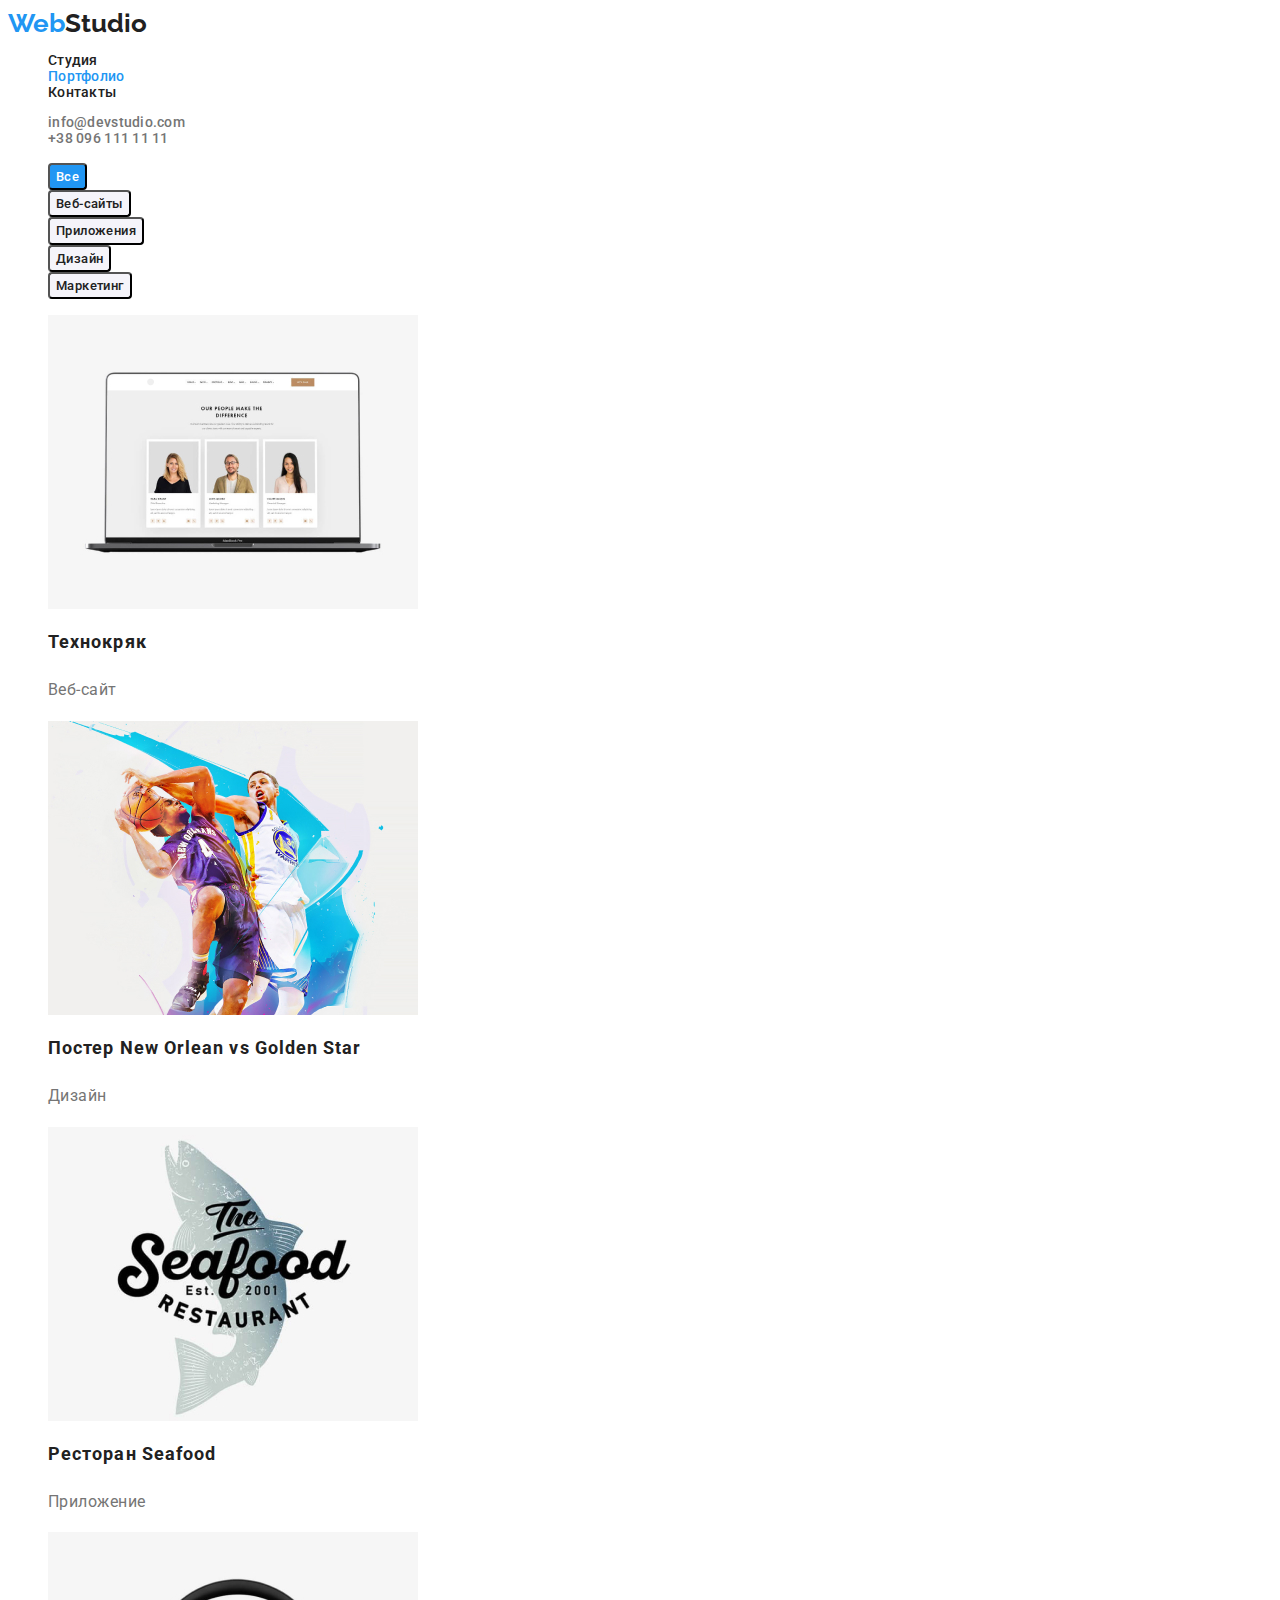
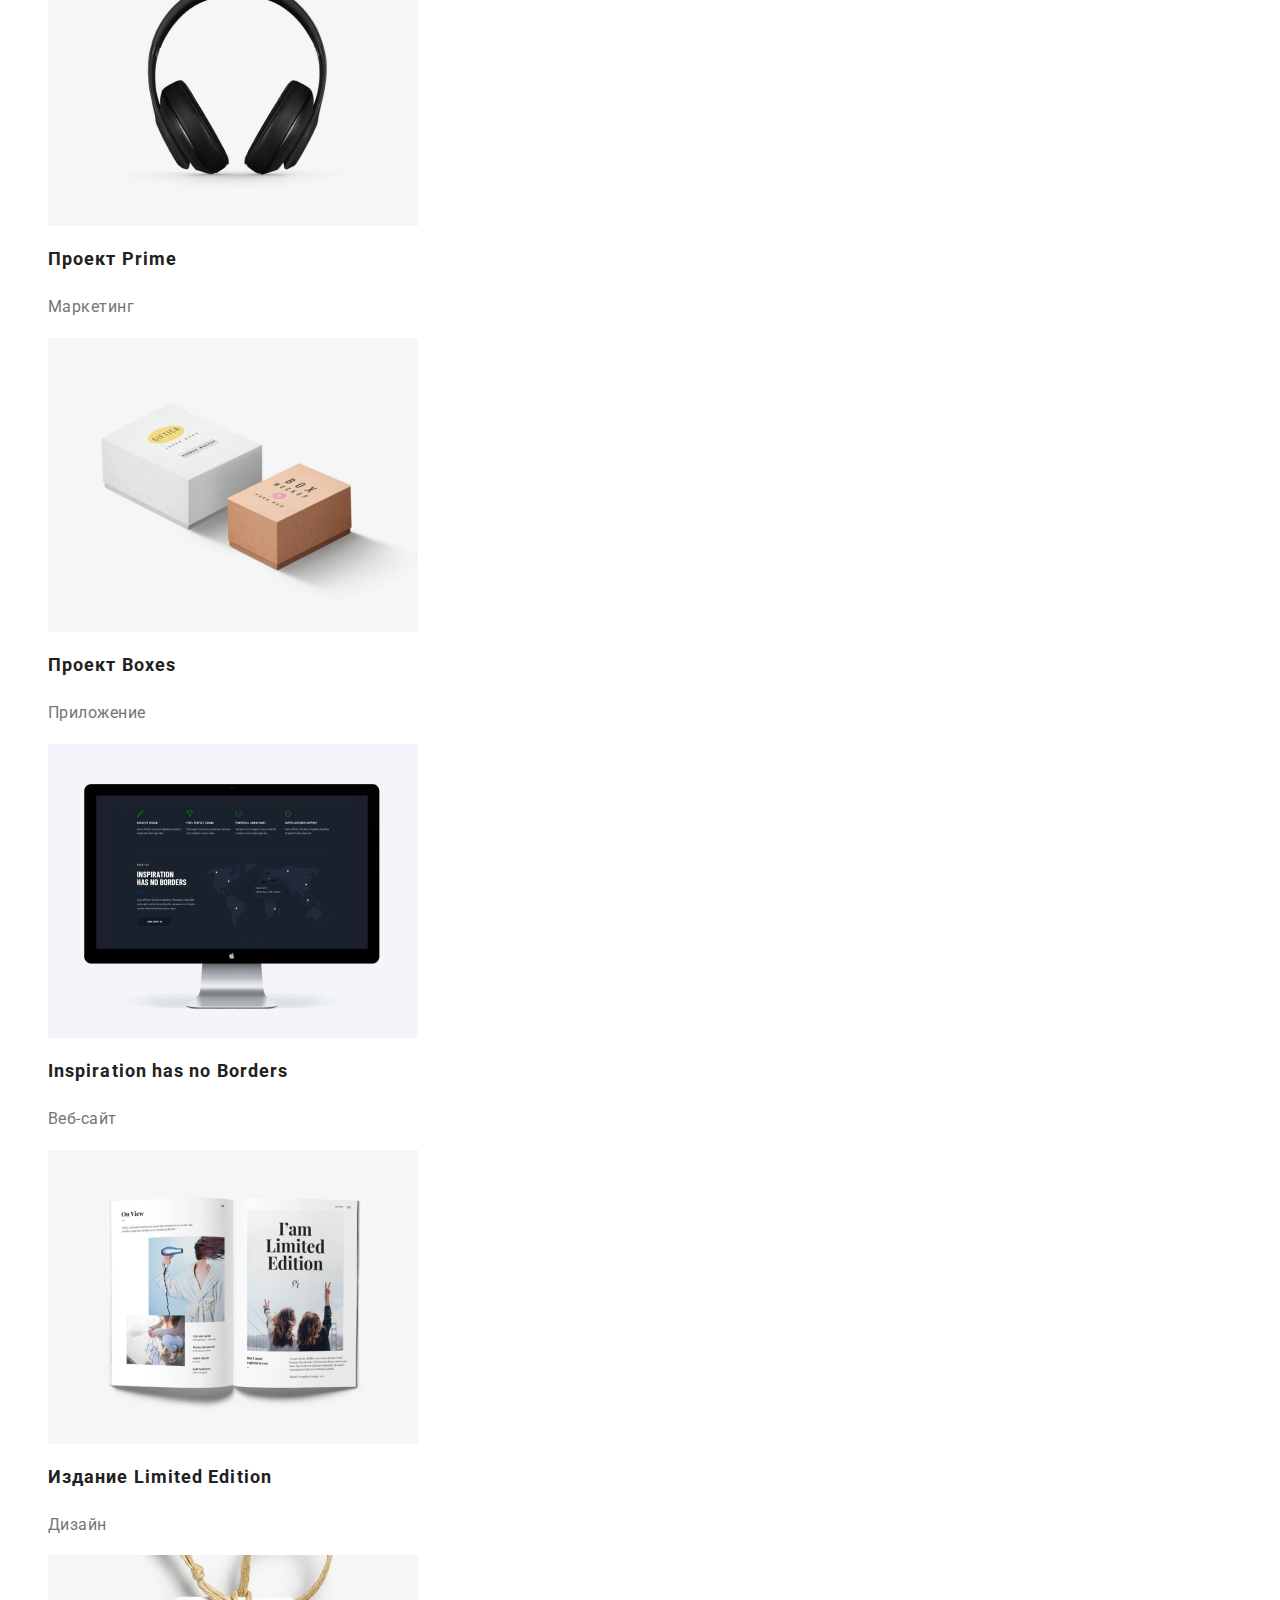
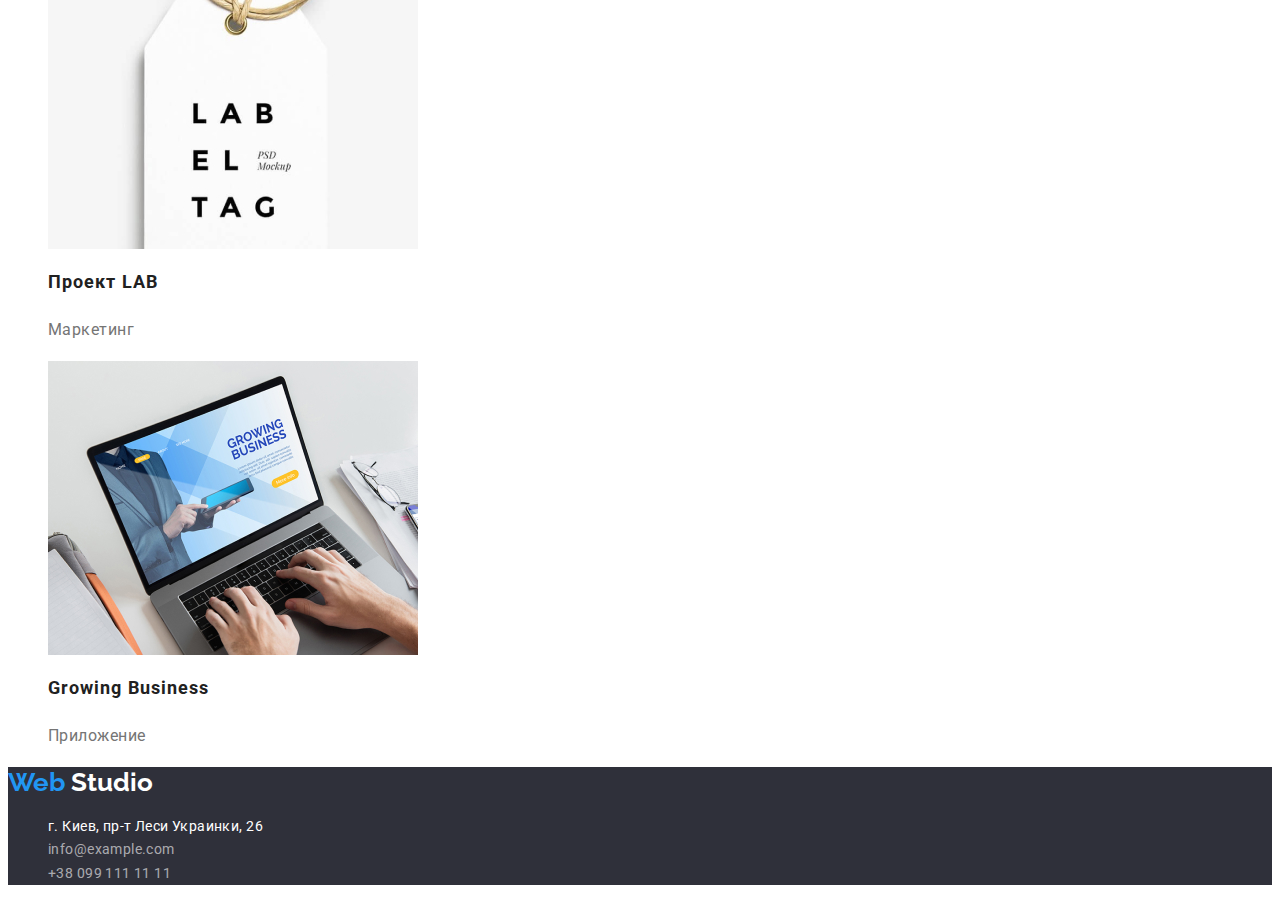
==== portfolio.html @ 549df7bf "HW-3" ====
<html lang="ru">
  <head>
    <meta charset="UTF-8" />
    <meta
      name="viewport"
      content="width=device-width, user-scalable=no, initial-scale=1.0, maximum-scale=1.0, minimum-scale=1.0"
    />
    <meta http-equiv="X-UA-Compatible" content="ie=edge" />
    <title>Портфолио</title>
    <link
      href="https://fonts.googleapis.com/css2?family=Raleway:wght@700&amp;family=Roboto:wght@400;500;700;900&amp;display=swap"
      rel="stylesheet"
    />
    <link rel="stylesheet" href="./css/styles.css" />
  </head>
  <body>
    <!--шапка -->
    <header>
      <nav>
        <a href="#" lang="en" class="logo link"
          >Web<span class="studio-logo-header">Studio</span></a
        >
        <ul class="nav-header">
          <li>
            <a href="./index.html" class="nav-studio link">Студия</a>
          </li>
          <li>
            <a href="./portfolio.html" class="nav-studio current link">Портфолио</a>
          </li>
          <li>
            <a href="#" class="nav-studio link">Контакты</a>
          </li>
        </ul>
      </nav>
      <!-- контакты -->
      <ul class="nav-header">
        <li>
          <a href="mailto:info@devstudio.com" class="nav-studio contacts link">
            info@devstudio.com</a
          >
        </li>
        <li>
          <a href="tel:+380961111111" class="nav-studio contacts link"> +38 096 111 11 11</a>
        </li>
      </ul>
    </header>
    <main>
      <!--Кнопки-->
      <section>
        <ul>
          <li>
            <button type="button" class="buttons-portfolio all-buttons">Все</button>
          </li>
          <li>
            <button type="button" class="buttons-portfolio">Веб-сайты</button>
          </li>
          <li>
            <button type="button" class="buttons-portfolio">Приложения</button>
          </li>
          <li>
            <button type="button" class="buttons-portfolio">Дизайн</button>
          </li>
          <li>
            <button type="button" class="buttons-portfolio">Маркетинг</button>
          </li>
        </ul>
      </section>
      <!--Проэкты-->
      <section>
        <h1 hidden class="">Страница Портфолио</h1>
        <ul>
          <li class="box">
            <img src="./images/technoquack.jpeg" alt="technoquack" width="370" />
            <h2 class="header-portfolio">Технокряк</h2>
            <p class="services-portfolio">Веб-сайт</p>
          </li>
          <li class="box">
            <img src="./images/poster.jpg" alt="poster" width="370" />
            <h2 class="header-portfolio">
              Постер <span lang="en">New Orlean vs Golden Star</span>
            </h2>
            <p class="services-portfolio">Дизайн</p>
          </li>
          <li class="box">
            <img src="./images/restaurant.jpg" alt="restaurant" width="370" />
            <h2 class="header-portfolio">Ресторан <span lang="en">Seafood</span></h2>
            <p class="services-portfolio">Приложение</p>
          </li>
          <li class="box">
            <img src="./images/prime.jpg" alt="prime" width="370" />
            <h2 class="header-portfolio">Проект <span lang="en">Prime</span></h2>
            <p class="services-portfolio">Маркетинг</p>
          </li>
          <li class="box">
            <img src="./images/boxes.jpg" alt="boxes" width="370" />
            <h2 class="header-portfolio">Проект <span lang="en">Boxes</span></h2>
            <p class="services-portfolio">Приложение</p>
          </li>
          <li class="box">
            <img src="./images/inspiration.jpg" alt="inspiration" width="370" />
            <h2 lang="en" class="header-portfolio">Inspiration has no Borders</h2>
            <p class="services-portfolio">Веб-сайт</p>
          </li>
          <li class="box">
            <img src="./images/limited.jpg" alt="limited" width="370" />
            <h2 class="header-portfolio">Издание <span lang="en">Limited Edition</span></h2>
            <p class="services-portfolio">Дизайн</p>
          </li>
          <li class="box">
            <img src="./images/lab.jpg" alt="lab" width="370" />
            <h2 class="header-portfolio">Проект <span lang="en">LAB</span></h2>
            <p class="services-portfolio">Маркетинг</p>
          </li>
          <li class="box">
            <img src="./images/growing-business.jpg" alt="growing-business" width="370" />
            <h2 lang="en" class="header-portfolio">Growing Business</h2>
            <p class="services-portfolio">Приложение</p>
          </li>
        </ul>
      </section>
    </main>
    <footer class="footer-box">
      <a href="#" lang="en" class="logo link"
        >Web
        <span class="studio-logo-footer">Studio</span>
      </a>
      <address class="adresses">
        <ul>
          <li>
            <a class="contact-footer link gps"> г. Киев, пр-т Леси Украинки, 26</a>
          </li>
          <li>
            <a href="mailto:info@example.com" class="contact-footer link">info@example.com</a>
          </li>
          <li>
            <a href="tel:+380991111111" class="contact-footer link">+38 099 111 11 11</a>
          </li>
        </ul>
      </address>
    </footer>
  </body>
</html>
---- css/styles.css ----
:root {
  --header-color: #212121;
  --text-color: #757575;
  --accent-color: #2196f3;
  --light-color: #ffffff;
  --fon-color: #2f303a;
  --team-color: #f5f4fa;
}

body {
  font-family: 'Roboto', sans-serif;
  color: var(--header-color);
  background-color: var(--light-color);
}
/* Cтудия */
.link {
  text-decoration: none;
  color: var(--header-color);
}

li {
  list-style: none;
}

.logo {
  font-family: 'Raleway', sans-serif;
  font-weight: 700;
  font-size: 26px;
  line-height: 1.19;
  color: var(--accent-color);
}

.nav-header {
  font-weight: 500;
  font-size: 14px;
  line-height: 1.14;
  letter-spacing: 0.02em;
}

.nav-header .nav-studio:hover {
  color: var(--accent-color);
}

.nav-header .nav-studio:focus {
  color: var(--accent-color);
}

.current {
  color: var(--accent-color);
}

.contacts {
  color: var(--text-color);
}
.hero {
  background-color: var(--fon-color);
}

.buttons:hover,
.buttons:focus {
  background-color: var(--accent-color);
  color: var(--light-color);
}

.buttons {
  cursor: pointer;
}

.studio {
  background: var(--accent-color);
  box-shadow: 0 4px 4px rgba(0, 0, 0, 0.15);
  border-radius: 4px;
  font-weight: 700;
  font-size: 16px;
  line-height: 1.8;
  align-items: center;
  text-align: center;
  letter-spacing: 0.06em;
  color: var(--light-color);
}

.main-text {
  font-weight: 900;
  font-size: 44px;
  line-height: 1.36;
  text-align: center;
  letter-spacing: 0.06em;
  text-transform: uppercase;
  color: var(--light-color);
}

.peculiarities {
  font-weight: 700;
  font-size: 14px;
  line-height: 1.14;
  letter-spacing: 0.03em;
  text-transform: uppercase;
}

.peculiarities-text {
  font-size: 14px;
  line-height: 1.7;
  letter-spacing: 0.03em;
  color: var(--text-color);
}

.title-text {
  font-weight: 700;
  font-size: 36px;
  line-height: 1.16;
  letter-spacing: 0.03em;
}
.team-section {
  background-color: var(--team-color);
}

.team {
  box-shadow: 0 1px 3px rgba(0, 0, 0, 0.12), 0 1px 1px rgba(0, 0, 0, 0.14),
    0 2px 1px rgba(0, 0, 0, 0.2);
  border-radius: 0 0 4px 4px;
}

.team-name {
  font-weight: 500;
  font-size: 16px;
  line-height: 1.18;
  letter-spacing: 0.03em;
}

.team-profession {
  font-weight: 400;
  line-height: 1.18;
  letter-spacing: 0.03em;
  color: var(--text-color);
}

.contact-footer {
  font-size: 14px;
  line-height: 1.7;
  letter-spacing: 0.03em;
  color: rgba(255, 255, 255, 0.6);
}
.gps {
  font-size: 14px;
  line-height: 24px;
  letter-spacing: 0.03em;
  color: var(--light-color);
}
.footer-box {
  background-color: var(--fon-color);
}

.contact-footer:hover,
.contact-footer:focus {
  color: var(--light-color);
}

.studio-logo-header {
  color: var(--header-color);
}
.studio-logo-footer {
  color: var(--light-color);
}
/*/Портфолио*/
.buttons-portfolio {
  font-family: 'Roboto', sans-serif;
  font-weight: 500;
  line-height: 1.6;
  text-align: center;
  letter-spacing: 0.03em;
  color: var(--header-color);
  background: var(--team-color);
  border-radius: 4px;
}
.buttons-portfolio:hover,
.buttons-portfolio:focus {
  background-color: var(--accent-color);
  color: var(--light-color);
}

.buttons-portfolio {
  cursor: pointer;
}

.header-portfolio {
  font-weight: 700;
  font-size: 18px;
  line-height: 2;
  letter-spacing: 0.06em;
}

.services-portfolio {
  line-height: 1.8;
  letter-spacing: 0.03em;
  color: var(--text-color);
}
.box {
  box-sizing: border-box;
  background: var(--light-color);

}
.adresses {
  font-style: normal;
}
.all-buttons{
  background-color: var(--accent-color);
  color: var(--light-color);
}
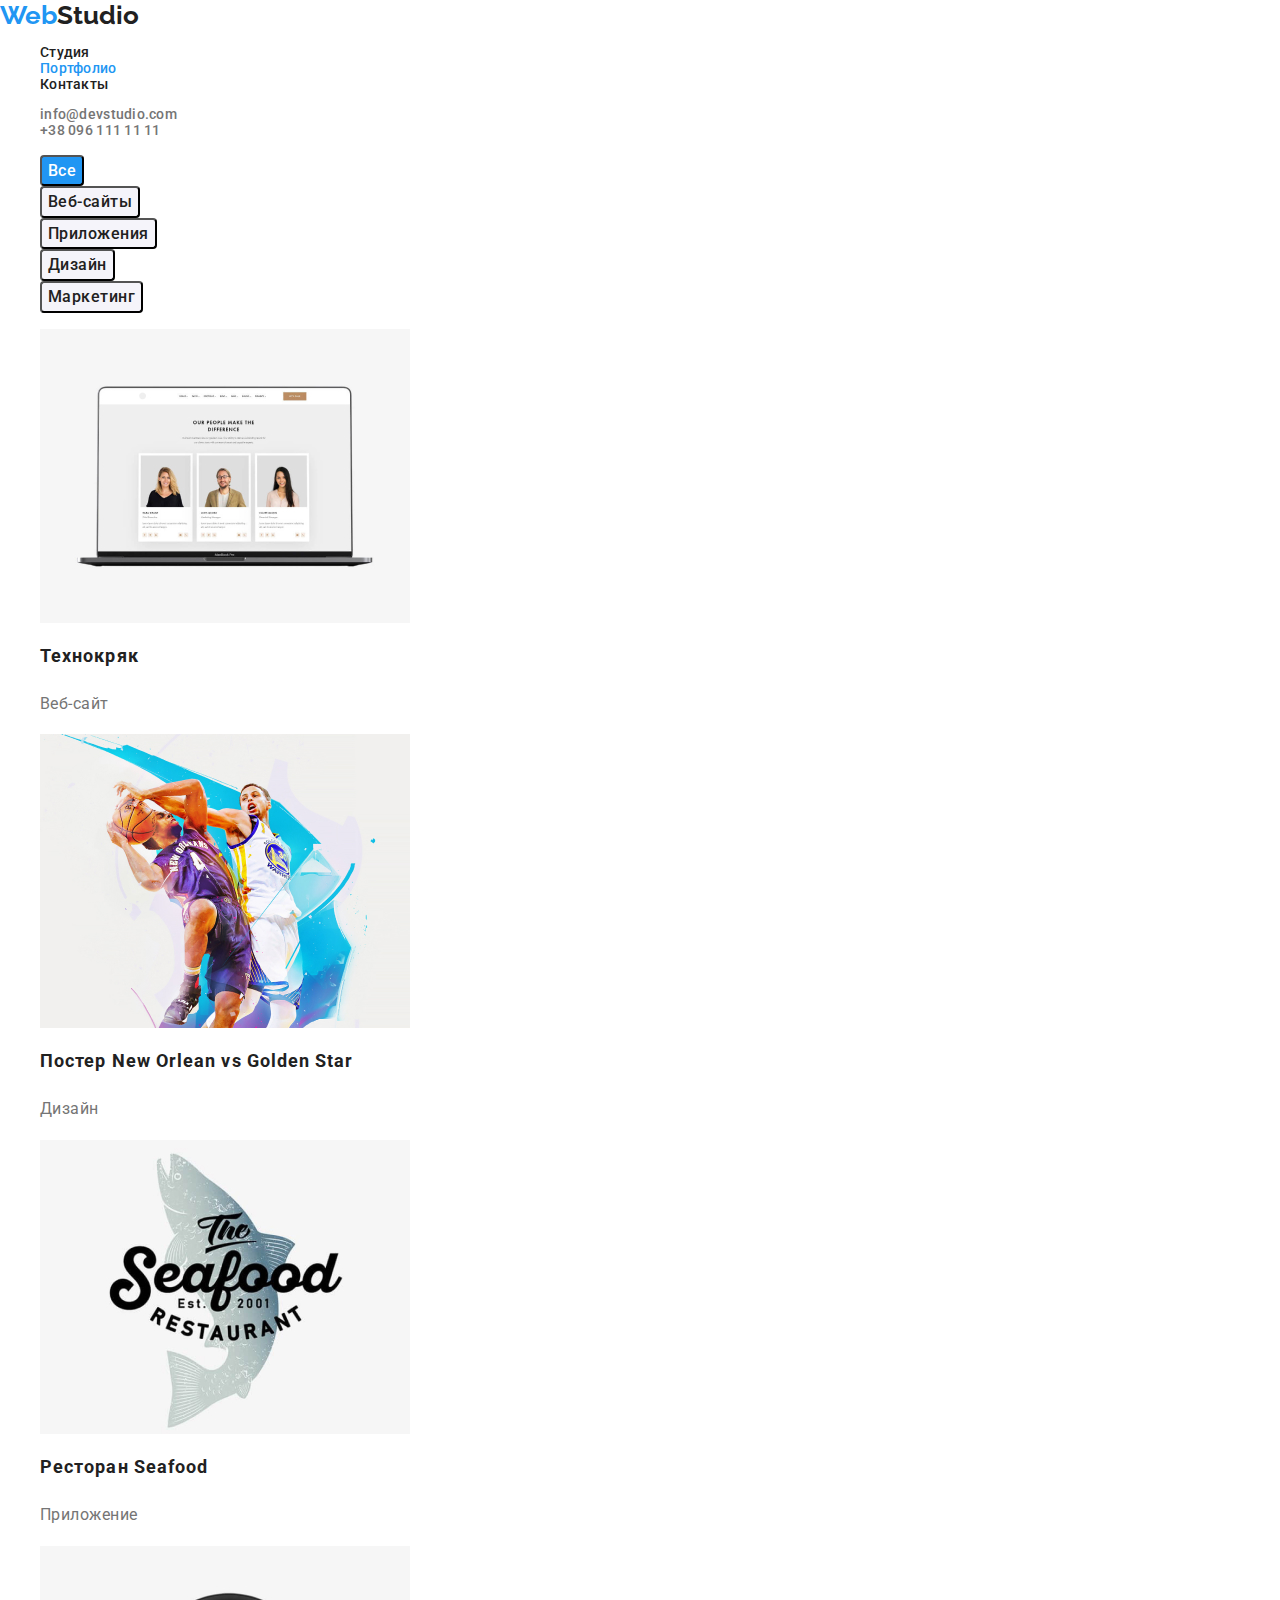
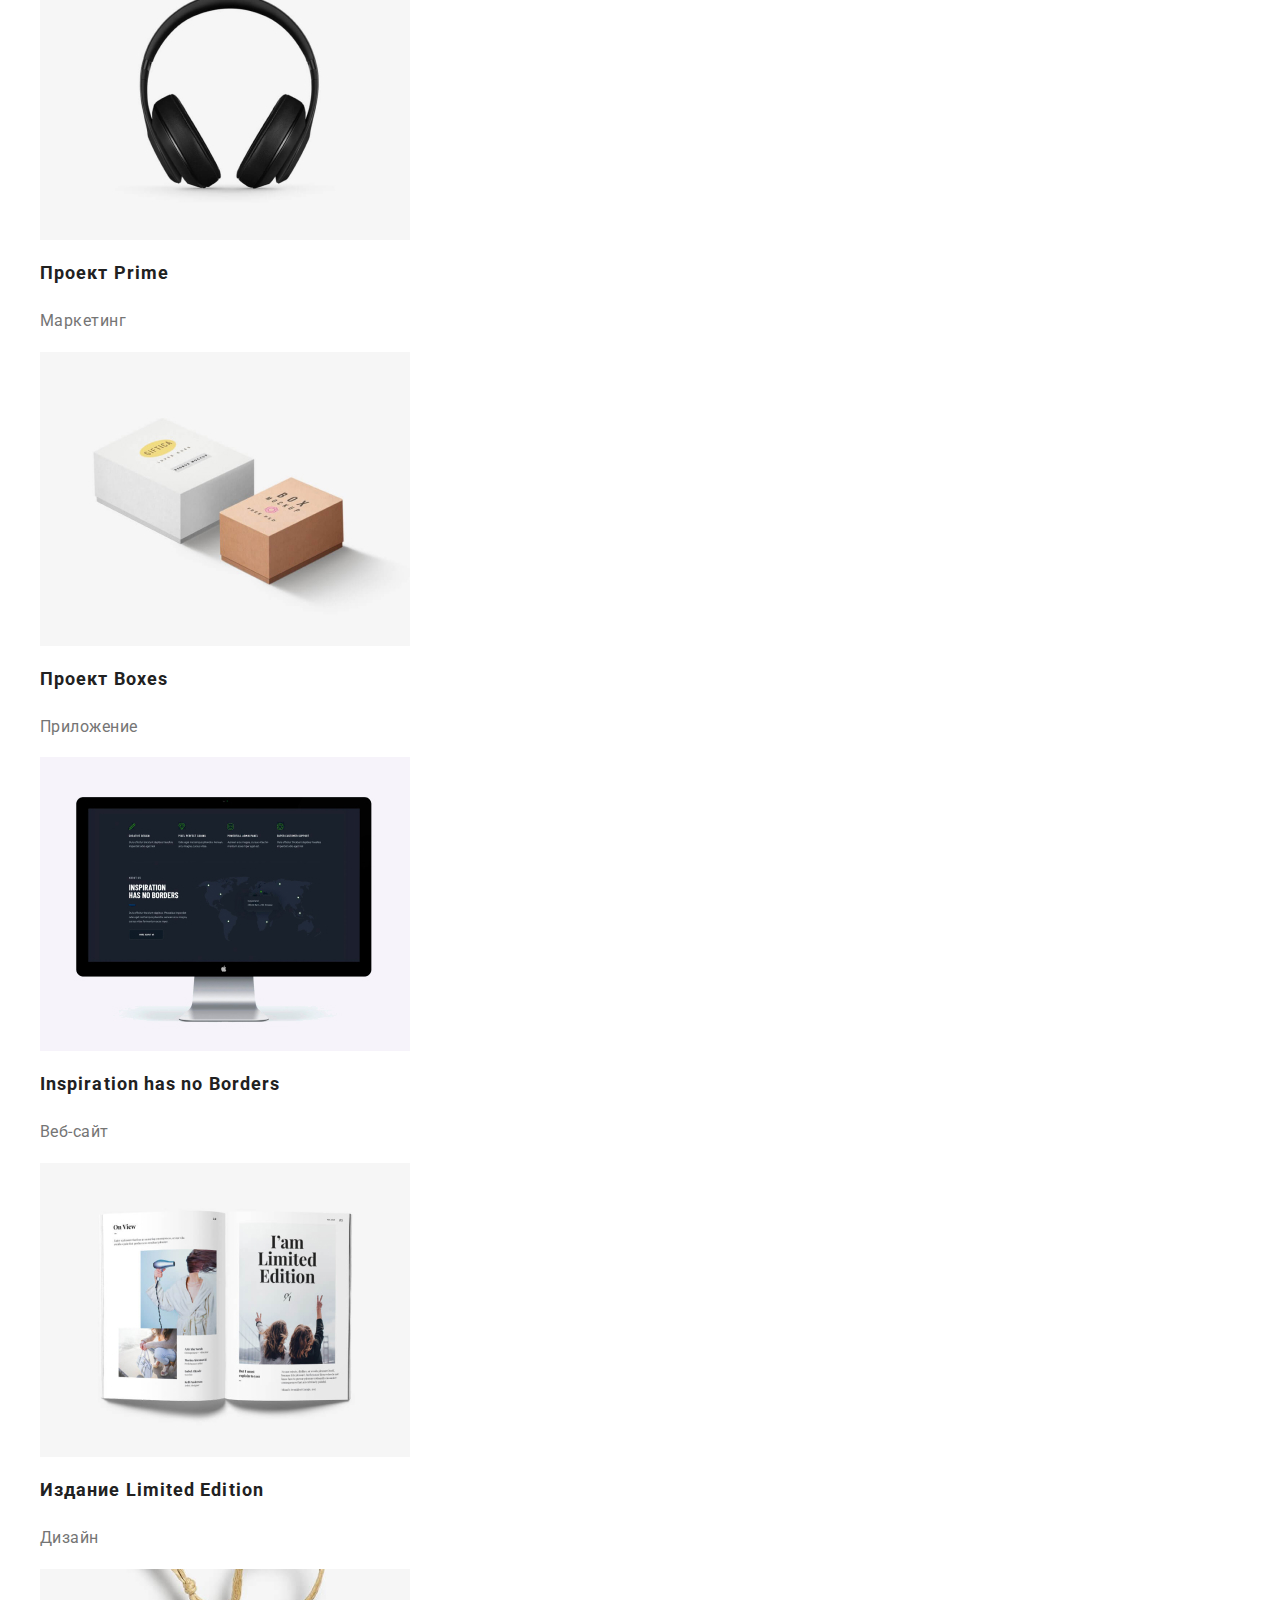
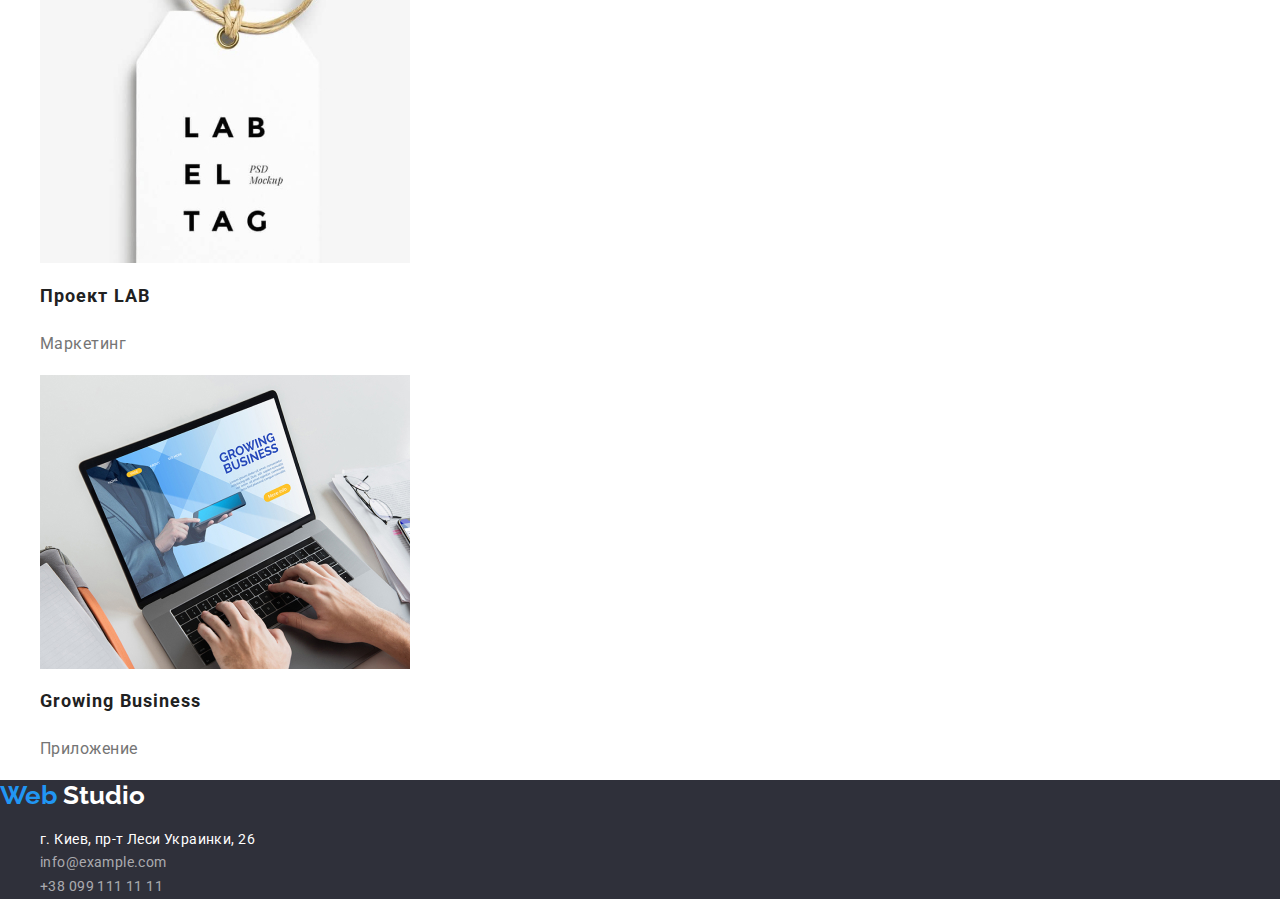
==== commit 60fc49c7: "Нормализацыя стилей" ====
--- a/portfolio.html
+++ b/portfolio.html
@@ -11,6 +11,7 @@
       href="https://fonts.googleapis.com/css2?family=Raleway:wght@700&amp;family=Roboto:wght@400;500;700;900&amp;display=swap"
       rel="stylesheet"
     />
+    <link rel="stylesheet" href="https://cdnjs.cloudflare.com/ajax/libs/modern-normalize/1.1.0/modern-normalize.min.css" />
     <link rel="stylesheet" href="./css/styles.css" />
   </head>
   <body>
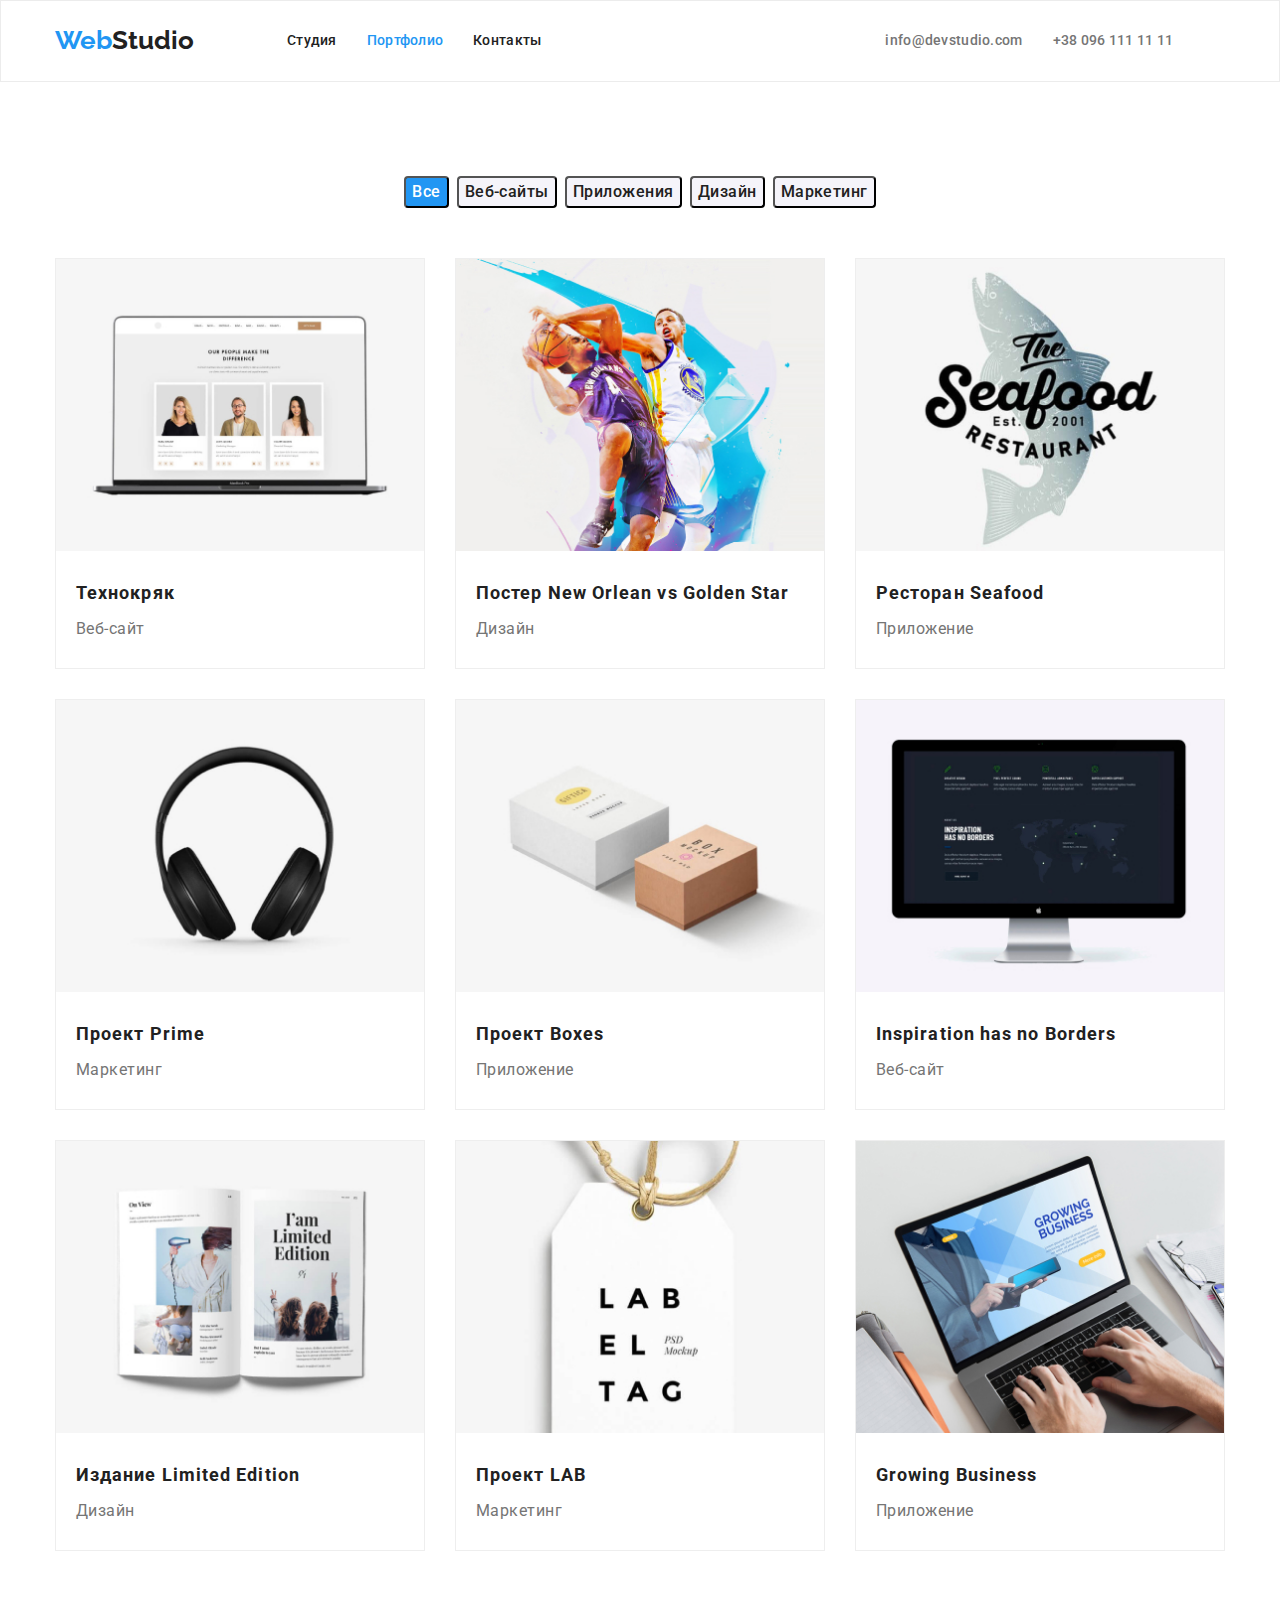
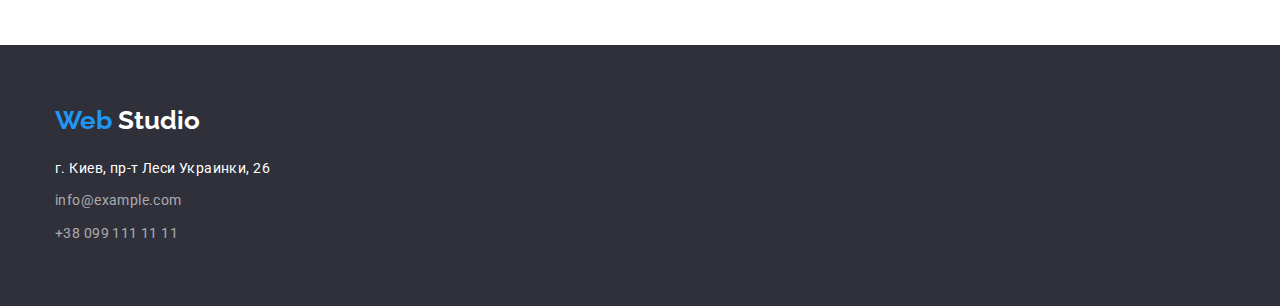
==== commit f0d6de57: "HW-3" ====
--- a/portfolio.html
+++ b/portfolio.html
@@ -11,133 +11,166 @@
       href="https://fonts.googleapis.com/css2?family=Raleway:wght@700&amp;family=Roboto:wght@400;500;700;900&amp;display=swap"
       rel="stylesheet"
     />
-    <link rel="stylesheet" href="https://cdnjs.cloudflare.com/ajax/libs/modern-normalize/1.1.0/modern-normalize.min.css" />
+    <link
+      rel="stylesheet"
+      href="https://cdnjs.cloudflare.com/ajax/libs/modern-normalize/1.1.0/modern-normalize.min.css"
+    />
     <link rel="stylesheet" href="./css/styles.css" />
   </head>
   <body>
     <!--шапка -->
-    <header>
-      <nav>
-        <a href="#" lang="en" class="logo link"
-          >Web<span class="studio-logo-header">Studio</span></a
-        >
-        <ul class="nav-header">
+    <header class="header">
+      <div class="conteiner main-nav">
+        <nav class="main-nav">
+          <a href="#" lang="en" class="logo link logo-header"
+            >Web<span class="studio-logo-header">Studio</span></a
+          >
+          <ul class="nav-header">
+            <li>
+              <a href="./index.html" class="nav-studio link">Студия</a>
+            </li>
+            <li>
+              <a href="./portfolio.html" class="nav-studio current link">Портфолио</a>
+            </li>
+            <li>
+              <a href="#" class="nav-studio link">Контакты</a>
+            </li>
+          </ul>
+        </nav>
+        <!-- контакты -->
+        <ul class="nav-header contact">
           <li>
-            <a href="./index.html" class="nav-studio link">Студия</a>
+            <a href="mailto:info@devstudio.com" class="nav-studio contacts link">
+              info@devstudio.com</a
+            >
           </li>
           <li>
-            <a href="./portfolio.html" class="nav-studio current link">Портфолио</a>
-          </li>
-          <li>
-            <a href="#" class="nav-studio link">Контакты</a>
+            <a href="tel:+380961111111" class="nav-studio contacts link"> +38 096 111 11 11</a>
           </li>
         </ul>
-      </nav>
-      <!-- контакты -->
-      <ul class="nav-header">
-        <li>
-          <a href="mailto:info@devstudio.com" class="nav-studio contacts link">
-            info@devstudio.com</a
-          >
-        </li>
-        <li>
-          <a href="tel:+380961111111" class="nav-studio contacts link"> +38 096 111 11 11</a>
-        </li>
-      </ul>
+      </div>
     </header>
+
     <main>
       <!--Кнопки-->
-      <section>
-        <ul>
-          <li>
-            <button type="button" class="buttons-portfolio all-buttons">Все</button>
-          </li>
-          <li>
-            <button type="button" class="buttons-portfolio">Веб-сайты</button>
-          </li>
-          <li>
-            <button type="button" class="buttons-portfolio">Приложения</button>
-          </li>
-          <li>
-            <button type="button" class="buttons-portfolio">Дизайн</button>
-          </li>
-          <li>
-            <button type="button" class="buttons-portfolio">Маркетинг</button>
-          </li>
-        </ul>
+      <section class="section-portfolio">
+        <div class="conteiner">
+          <ul class="portfolio-button">
+            <li>
+              <button type="button" class="buttons-portfolio all-buttons">Все</button>
+            </li>
+            <li>
+              <button type="button" class="buttons-portfolio">Веб-сайты</button>
+            </li>
+            <li>
+              <button type="button" class="buttons-portfolio">Приложения</button>
+            </li>
+            <li>
+              <button type="button" class="buttons-portfolio">Дизайн</button>
+            </li>
+            <li>
+              <button type="button" class="buttons-portfolio">Маркетинг</button>
+            </li>
+          </ul>
+        </div>
       </section>
+
       <!--Проэкты-->
-      <section>
-        <h1 hidden class="">Страница Портфолио</h1>
-        <ul>
-          <li class="box">
-            <img src="./images/technoquack.jpeg" alt="technoquack" width="370" />
-            <h2 class="header-portfolio">Технокряк</h2>
-            <p class="services-portfolio">Веб-сайт</p>
-          </li>
-          <li class="box">
-            <img src="./images/poster.jpg" alt="poster" width="370" />
-            <h2 class="header-portfolio">
-              Постер <span lang="en">New Orlean vs Golden Star</span>
-            </h2>
-            <p class="services-portfolio">Дизайн</p>
-          </li>
-          <li class="box">
-            <img src="./images/restaurant.jpg" alt="restaurant" width="370" />
-            <h2 class="header-portfolio">Ресторан <span lang="en">Seafood</span></h2>
-            <p class="services-portfolio">Приложение</p>
-          </li>
-          <li class="box">
-            <img src="./images/prime.jpg" alt="prime" width="370" />
-            <h2 class="header-portfolio">Проект <span lang="en">Prime</span></h2>
-            <p class="services-portfolio">Маркетинг</p>
-          </li>
-          <li class="box">
-            <img src="./images/boxes.jpg" alt="boxes" width="370" />
-            <h2 class="header-portfolio">Проект <span lang="en">Boxes</span></h2>
-            <p class="services-portfolio">Приложение</p>
-          </li>
-          <li class="box">
-            <img src="./images/inspiration.jpg" alt="inspiration" width="370" />
-            <h2 lang="en" class="header-portfolio">Inspiration has no Borders</h2>
-            <p class="services-portfolio">Веб-сайт</p>
-          </li>
-          <li class="box">
-            <img src="./images/limited.jpg" alt="limited" width="370" />
-            <h2 class="header-portfolio">Издание <span lang="en">Limited Edition</span></h2>
-            <p class="services-portfolio">Дизайн</p>
-          </li>
-          <li class="box">
-            <img src="./images/lab.jpg" alt="lab" width="370" />
-            <h2 class="header-portfolio">Проект <span lang="en">LAB</span></h2>
-            <p class="services-portfolio">Маркетинг</p>
-          </li>
-          <li class="box">
-            <img src="./images/growing-business.jpg" alt="growing-business" width="370" />
-            <h2 lang="en" class="header-portfolio">Growing Business</h2>
-            <p class="services-portfolio">Приложение</p>
-          </li>
-        </ul>
+      <section class="section-lite">
+        <div class="conteiner">
+          <h1 hidden class="">Страница Портфолио</h1>
+          <ul class="box-portfolio">
+            <li class="box-cart">
+              <img src="./images/technoquack.jpeg" alt="technoquack" width="370" />
+              <div class="portfolio-box-text">
+                <h2 class="header-portfolio">Технокряк</h2>
+                <p class="services-portfolio">Веб-сайт</p>
+              </div>
+            </li>
+            <li class="box-cart">
+              <img src="./images/poster.jpg" alt="poster" width="370" />
+              <div class="portfolio-box-text">
+                <h2 class="header-portfolio">
+                  Постер <span lang="en">New Orlean vs Golden Star</span>
+                </h2>
+                <p class="services-portfolio">Дизайн</p>
+              </div>
+            </li>
+            <li class="box-cart">
+              <img src="./images/restaurant.jpg" alt="restaurant" width="370" />
+              <div class="portfolio-box-text">
+                <h2 class="header-portfolio">Ресторан <span lang="en">Seafood</span></h2>
+                <p class="services-portfolio">Приложение</p>
+              </div>
+            </li>
+            <li class="box-cart">
+              <img src="./images/prime.jpg" alt="prime" width="370" />
+              <div class="portfolio-box-text">
+                <h2 class="header-portfolio">Проект <span lang="en">Prime</span></h2>
+                <p class="services-portfolio">Маркетинг</p>
+              </div>
+            </li>
+            <li class="box-cart">
+              <img src="./images/boxes.jpg" alt="boxes" width="370" />
+              <div class="portfolio-box-text">
+                <h2 class="header-portfolio">Проект <span lang="en">Boxes</span></h2>
+                <p class="services-portfolio">Приложение</p>
+              </div>
+            </li>
+            <li class="box-cart">
+              <img src="./images/inspiration.jpg" alt="inspiration" width="370" />
+              <div class="portfolio-box-text">
+                <h2 lang="en" class="header-portfolio">Inspiration has no Borders</h2>
+                <p class="services-portfolio">Веб-сайт</p>
+              </div>
+            </li>
+            <li class="box-cart">
+              <img src="./images/limited.jpg" alt="limited" width="370" />
+              <div class="portfolio-box-text">
+                <h2 class="header-portfolio">Издание <span lang="en">Limited Edition</span></h2>
+                <p class="services-portfolio">Дизайн</p>
+              </div>
+            </li>
+            <li class="box-cart">
+              <img src="./images/lab.jpg" alt="lab" width="370" />
+              <div class="portfolio-box-text">
+                <h2 class="header-portfolio">Проект <span lang="en">LAB</span></h2>
+                <p class="services-portfolio">Маркетинг</p>
+              </div>
+            </li>
+            <li class="box-cart">
+              <img src="./images/growing-business.jpg" alt="growing-business" width="370" />
+              <div class="portfolio-box-text">
+                <h2 lang="en" class="header-portfolio">Growing Business</h2>
+                <p class="services-portfolio">Приложение</p>
+              </div>
+            </li>
+          </ul>
+        </div>
       </section>
     </main>
     <footer class="footer-box">
-      <a href="#" lang="en" class="logo link"
-        >Web
-        <span class="studio-logo-footer">Studio</span>
-      </a>
-      <address class="adresses">
-        <ul>
-          <li>
-            <a class="contact-footer link gps"> г. Киев, пр-т Леси Украинки, 26</a>
-          </li>
-          <li>
-            <a href="mailto:info@example.com" class="contact-footer link">info@example.com</a>
-          </li>
-          <li>
-            <a href="tel:+380991111111" class="contact-footer link">+38 099 111 11 11</a>
-          </li>
-        </ul>
-      </address>
+      <div class="conteiner">
+        <div class="logo-footer">
+          <a href="#" lang="en" class="logo link"
+            >Web
+            <span class="studio-logo-footer">Studio</span>
+          </a>
+        </div>
+        <address class="adresses">
+          <ul>
+            <li class="adresses-footer-gps">
+              <a class="contact-footer link gps"> г. Киев, пр-т Леси Украинки, 26</a>
+            </li>
+            <li class="adresses-footer-mail">
+              <a href="mailto:info@example.com" class="contact-footer link">info@example.com</a>
+            </li>
+            <li class="adresses-footer-tel">
+              <a href="tel:+380991111111" class="contact-footer link">+38 099 111 11 11</a>
+            </li>
+          </ul>
+        </address>
+      </div>
     </footer>
   </body>
 </html>
--- a/css/styles.css
+++ b/css/styles.css
@@ -12,7 +12,32 @@
   color: var(--header-color);
   background-color: var(--light-color);
 }
+
+h1,
+h2,
+h3,
+h4,
+h5,
+h6,
+p {
+  margin: 0;
+}
+
+ul {
+  margin: 0;
+  padding-left: 0;
+}
+.conteiner {
+  width: 1200px;
+  padding-left: 15px;
+  padding-right: 15px;
+
+  margin-left: auto;
+  margin-right: auto;
+}
+
 /* Cтудия */
+
 .link {
   text-decoration: none;
   color: var(--header-color);
@@ -21,6 +46,10 @@
 li {
   list-style: none;
 }
+.section {
+  padding-top: 94px;
+  padding-bottom: 94px;
+}
 
 .logo {
   font-family: 'Raleway', sans-serif;
@@ -29,14 +58,41 @@
   line-height: 1.19;
   color: var(--accent-color);
 }
+.logo-header {
+  padding-top: 24px;
+  padding-bottom: 25px;
+  padding-right: 93px;
+}
+.contact {
+  margin-left: 344px;
+}
+.main-nav {
+  display: flex;
+}
+.header {
+  border: 1px solid #ececec;
+}
 
 .nav-header {
   font-weight: 500;
   font-size: 14px;
   line-height: 1.14;
   letter-spacing: 0.02em;
-}
-
+  display: flex;
+}
+.nav-studio {
+  display: block;
+  padding-top: 32px;
+  padding-bottom: 32px;
+}
+
+.nav-header li {
+  margin-right: 50px;
+}
+.nav-header li:last-child,
+.main-nav li:last-child {
+  margin-right: 0;
+}
 .nav-header .nav-studio:hover {
   color: var(--accent-color);
 }
@@ -51,9 +107,13 @@
 
 .contacts {
   color: var(--text-color);
+  display: flex;
 }
 .hero {
   background-color: var(--fon-color);
+  display: block;
+  text-align: center;
+  padding: 200px 0;
 }
 
 .buttons:hover,
@@ -77,6 +137,24 @@
   text-align: center;
   letter-spacing: 0.06em;
   color: var(--light-color);
+  width: 216px;
+  height: 50px;
+  margin-top: 40px;
+}
+.buttons-all {
+  padding-top: 10px;
+}
+.visually-hidden {
+  position: absolute;
+  width: 1px;
+  height: 1px;
+  margin: -1px;
+  border: 0;
+  padding: 0;
+  white-space: nowrap;
+  clip-path: inset(100%);
+  clip: rect(0 0 0 0);
+  overflow: hidden;
 }
 
 .main-text {
@@ -87,8 +165,15 @@
   letter-spacing: 0.06em;
   text-transform: uppercase;
   color: var(--light-color);
-}
-
+  width: 696px;
+  margin: auto;
+}
+.section-main {
+  padding-bottom: 94px;
+}
+.main-nav li {
+  margin-right: 30px;
+}
 .peculiarities {
   font-weight: 700;
   font-size: 14px;
@@ -109,15 +194,22 @@
   font-size: 36px;
   line-height: 1.16;
   letter-spacing: 0.03em;
+  text-align: center;
+}
+
+.applications {
+  padding-top: 50px;
 }
 .team-section {
   background-color: var(--team-color);
 }
-
 .team {
-  box-shadow: 0 1px 3px rgba(0, 0, 0, 0.12), 0 1px 1px rgba(0, 0, 0, 0.14),
-    0 2px 1px rgba(0, 0, 0, 0.2);
-  border-radius: 0 0 4px 4px;
+  padding-top: 50px;
+}
+.team-text {
+  padding-top: 30px;
+  padding-bottom: 30px;
+  text-align: center;
 }
 
 .team-name {
@@ -132,6 +224,7 @@
   line-height: 1.18;
   letter-spacing: 0.03em;
   color: var(--text-color);
+  padding-top: 10px;
 }
 
 .contact-footer {
@@ -149,6 +242,9 @@
 .footer-box {
   background-color: var(--fon-color);
 }
+.logo-footer {
+  padding-top: 60px;
+}
 
 .contact-footer:hover,
 .contact-footer:focus {
@@ -162,6 +258,13 @@
   color: var(--light-color);
 }
 /*/Портфолио*/
+.section-portfolio {
+  padding-top: 94px;
+}
+.section-lite {
+  padding-top: 50px;
+  padding-bottom: 94px;
+}
 .buttons-portfolio {
   font-family: 'Roboto', sans-serif;
   font-weight: 500;
@@ -171,7 +274,16 @@
   color: var(--header-color);
   background: var(--team-color);
   border-radius: 4px;
-}
+  margin-left: auto;
+  margin-right: auto;
+}
+.portfolio-button li {
+  margin-right: 8px;
+}
+.portfolio-button li:last-child {
+  margin-right: 0;
+}
+
 .buttons-portfolio:hover,
 .buttons-portfolio:focus {
   background-color: var(--accent-color);
@@ -193,16 +305,66 @@
   line-height: 1.8;
   letter-spacing: 0.03em;
   color: var(--text-color);
+  padding-top: 4px;
 }
 .box {
-  box-sizing: border-box;
   background: var(--light-color);
 
-}
+  box-shadow: 0 1px 3px rgba(0, 0, 0, 0.12), 0 1px 1px rgba(0, 0, 0, 0.14),
+    0 2px 1px rgba(0, 0, 0, 0.2);
+  border-radius: 0 0 4px 4px;
+}
+
+.portfolio-button {
+  display: flex;
+  justify-content: center;
+}
+
+/*Футер*/
 .adresses {
   font-style: normal;
 }
-.all-buttons{
+.adresses-footer-gps {
+  padding-top: 20px;
+}
+
+.adresses-footer-mail {
+  padding-top: 9px;
+}
+.adresses-footer-tel {
+  padding-top: 9px;
+  padding-bottom: 60px;
+}
+
+.all-buttons {
   background-color: var(--accent-color);
   color: var(--light-color);
-}+}
+img {
+  display: block;
+  max-width: 100%;
+  height: auto;
+}
+
+.box-portfolio {
+  display: flex;
+  flex-wrap: wrap;
+  align-content: space-around;
+}
+.portfolio-box-text {
+  padding: 24px 20px;
+}
+.box-cart {
+  background: var(--light-color);
+
+  border: 1px solid #eeeeee;
+  width: 370px;
+  margin-right: 30px;
+  margin-bottom: 30px;
+}
+.box-cart:nth-child(3n) {
+  margin-right: 0;
+}
+.box-cart:nth-last-child(-n + 3) {
+  margin-bottom: 0;
+}
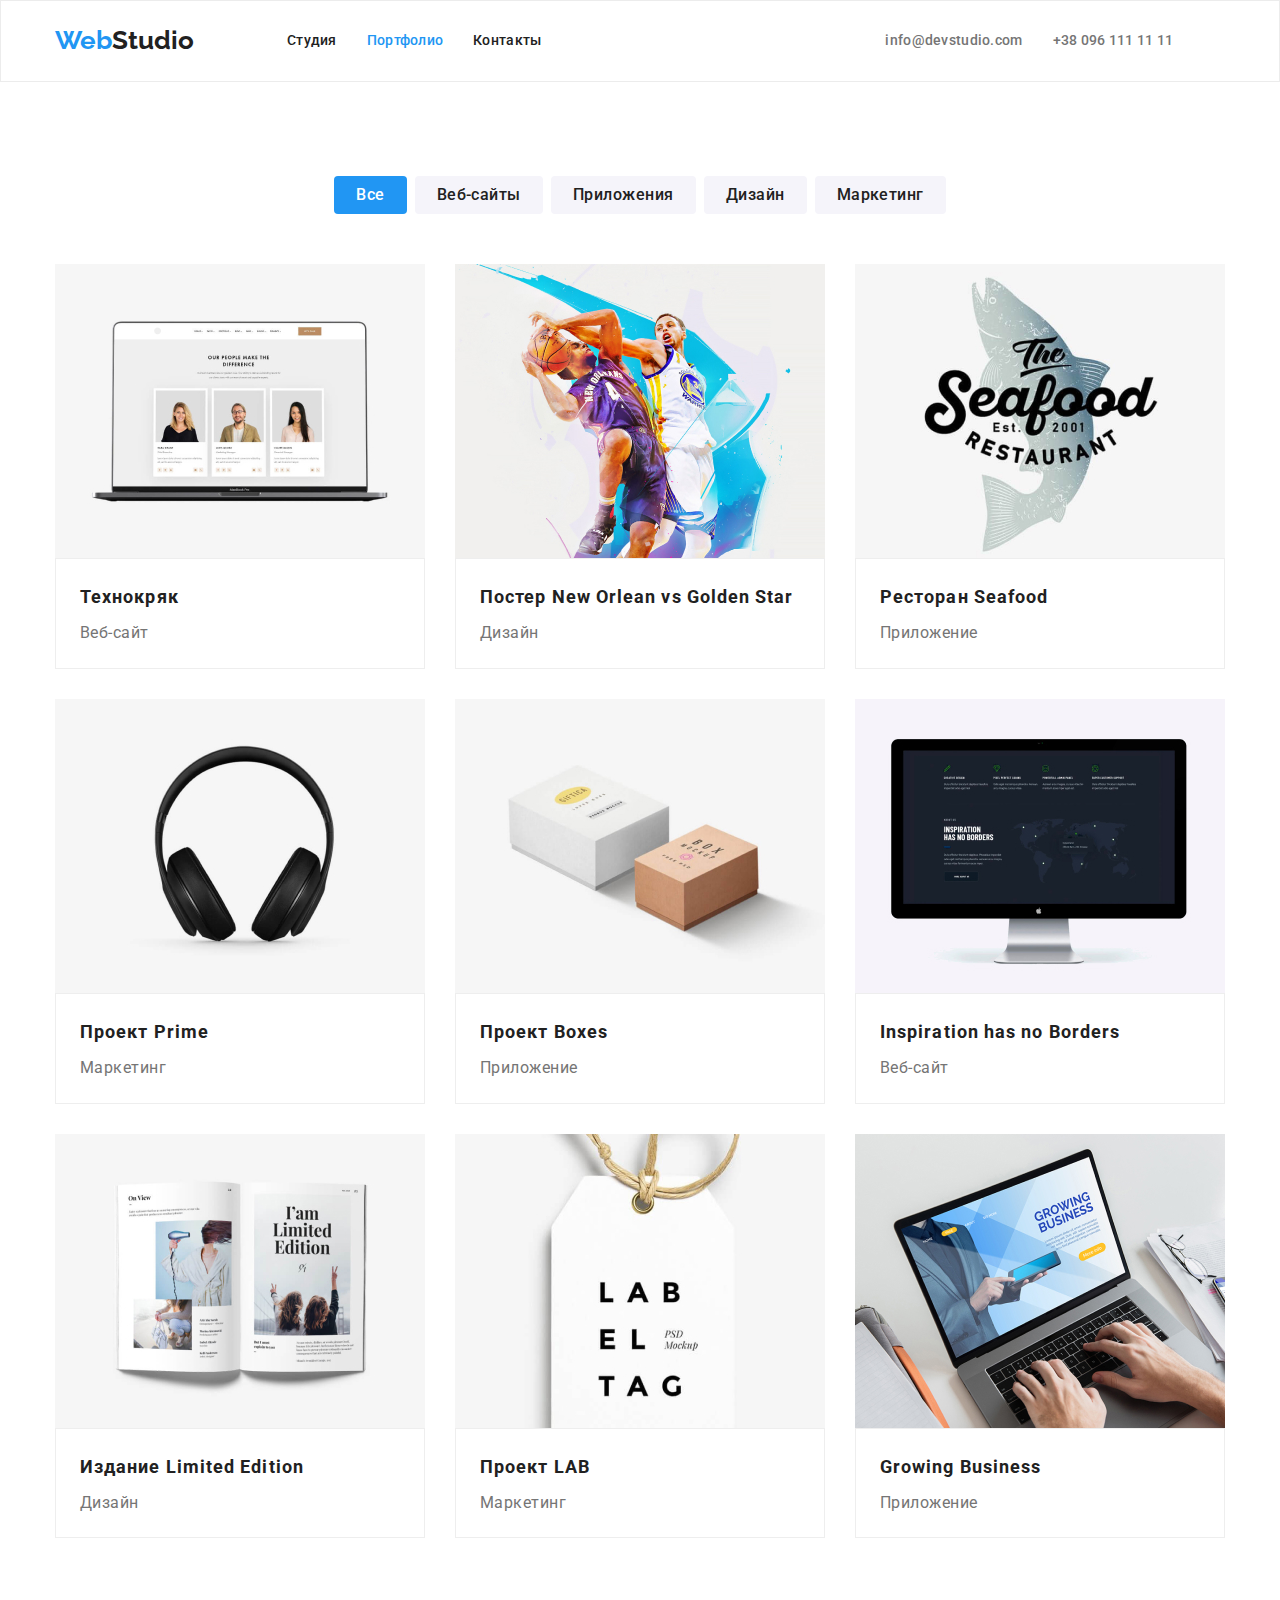
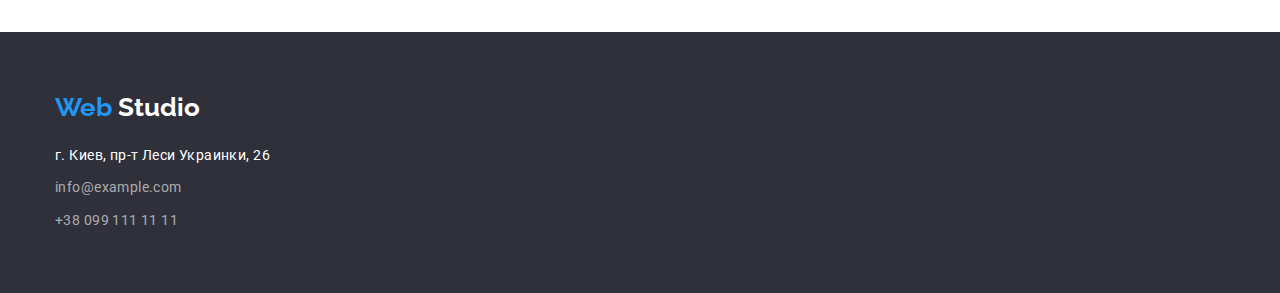
==== commit 037485eb: "HW-3" ====
--- a/portfolio.html
+++ b/portfolio.html
@@ -1,3 +1,4 @@
+<!DOCTYPE html>
 <html lang="ru">
   <head>
     <meta charset="UTF-8" />
--- a/css/styles.css
+++ b/css/styles.css
@@ -152,7 +152,6 @@
   border: 0;
   padding: 0;
   white-space: nowrap;
-  clip-path: inset(100%);
   clip: rect(0 0 0 0);
   overflow: hidden;
 }
@@ -276,6 +275,9 @@
   border-radius: 4px;
   margin-left: auto;
   margin-right: auto;
+  border: none;
+  height: 38px;
+  padding: 0 22px;
 }
 .portfolio-button li {
   margin-right: 8px;
@@ -352,12 +354,11 @@
   align-content: space-around;
 }
 .portfolio-box-text {
-  padding: 24px 20px;
+  padding: 20px 24px;
+  border: 1px solid #eeeeee;
 }
 .box-cart {
   background: var(--light-color);
-
-  border: 1px solid #eeeeee;
   width: 370px;
   margin-right: 30px;
   margin-bottom: 30px;
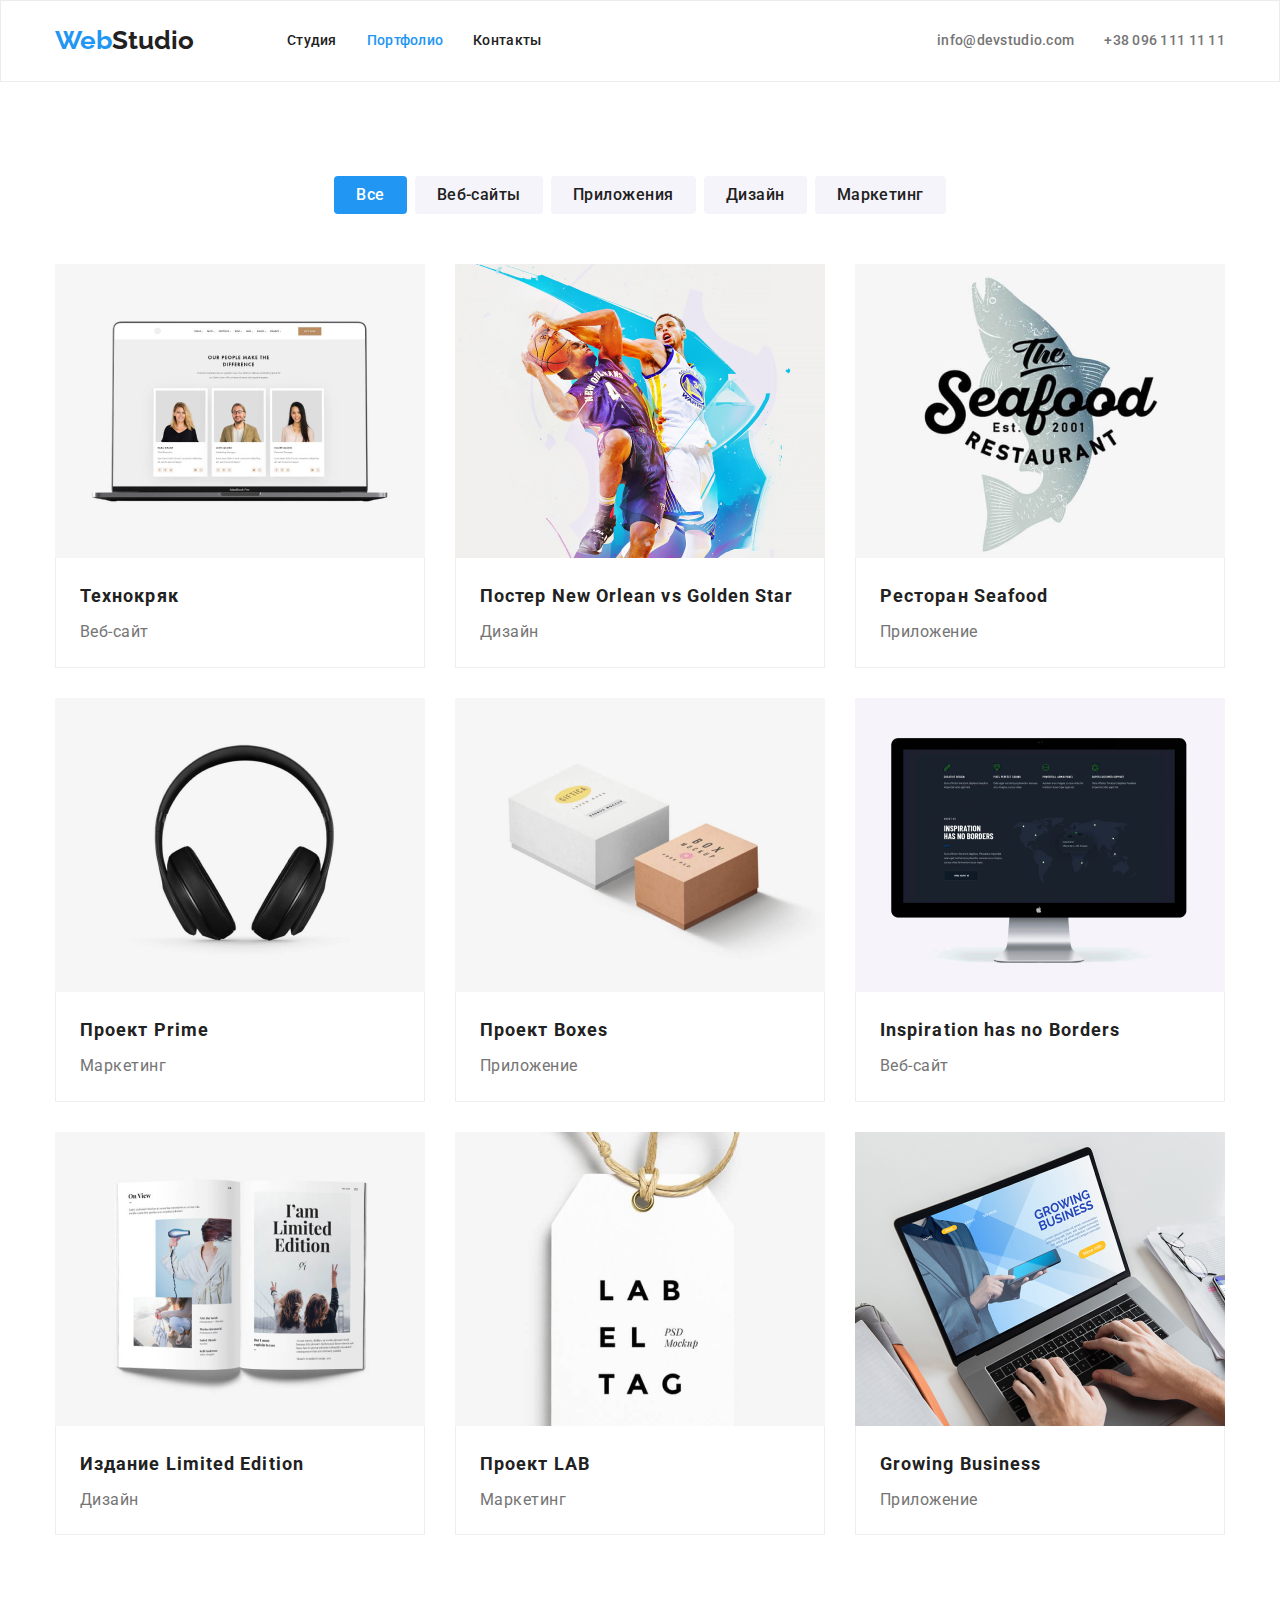
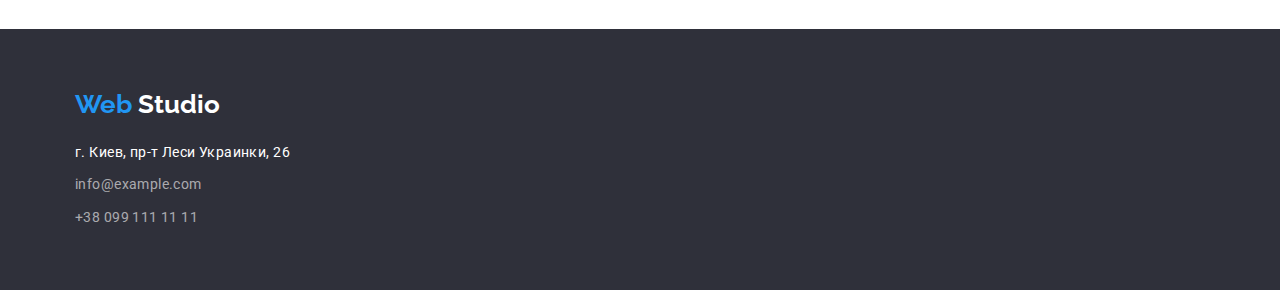
==== commit af793f07: "HW-3" ====
--- a/portfolio.html
+++ b/portfolio.html
@@ -56,6 +56,7 @@
       <!--Кнопки-->
       <section class="section-portfolio">
         <div class="conteiner">
+          <h1 class="visually-hidden">Страница Портфолио</h1>
           <ul class="portfolio-button">
             <li>
               <button type="button" class="buttons-portfolio all-buttons">Все</button>
@@ -73,13 +74,7 @@
               <button type="button" class="buttons-portfolio">Маркетинг</button>
             </li>
           </ul>
-        </div>
-      </section>
-
-      <!--Проэкты-->
-      <section class="section-lite">
-        <div class="conteiner">
-          <h1 hidden class="">Страница Портфолио</h1>
+          <!--Проэкты-->
           <ul class="box-portfolio">
             <li class="box-cart">
               <img src="./images/technoquack.jpeg" alt="technoquack" width="370" />
@@ -152,12 +147,10 @@
     </main>
     <footer class="footer-box">
       <div class="conteiner">
-        <div class="logo-footer">
-          <a href="#" lang="en" class="logo link"
-            >Web
-            <span class="studio-logo-footer">Studio</span>
-          </a>
-        </div>
+        <a href="#" lang="en" class="logo link"
+          >Web
+          <span class="studio-logo-footer">Studio</span>
+        </a>
         <address class="adresses">
           <ul>
             <li class="adresses-footer-gps">
--- a/css/styles.css
+++ b/css/styles.css
@@ -27,6 +27,7 @@
   margin: 0;
   padding-left: 0;
 }
+
 .conteiner {
   width: 1200px;
   padding-left: 15px;
@@ -46,6 +47,7 @@
 li {
   list-style: none;
 }
+
 .section {
   padding-top: 94px;
   padding-bottom: 94px;
@@ -58,17 +60,21 @@
   line-height: 1.19;
   color: var(--accent-color);
 }
+
 .logo-header {
   padding-top: 24px;
   padding-bottom: 25px;
-  padding-right: 93px;
-}
+  margin-right: 93px;
+}
+
 .contact {
-  margin-left: 344px;
-}
+  margin-left: auto;
+}
+
 .main-nav {
   display: flex;
 }
+
 .header {
   border: 1px solid #ececec;
 }
@@ -80,6 +86,7 @@
   letter-spacing: 0.02em;
   display: flex;
 }
+
 .nav-studio {
   display: block;
   padding-top: 32px;
@@ -89,10 +96,12 @@
 .nav-header li {
   margin-right: 50px;
 }
+
 .nav-header li:last-child,
 .main-nav li:last-child {
   margin-right: 0;
 }
+
 .nav-header .nav-studio:hover {
   color: var(--accent-color);
 }
@@ -109,6 +118,7 @@
   color: var(--text-color);
   display: flex;
 }
+
 .hero {
   background-color: var(--fon-color);
   display: block;
@@ -141,9 +151,11 @@
   height: 50px;
   margin-top: 40px;
 }
+
 .buttons-all {
   padding-top: 10px;
 }
+
 .visually-hidden {
   position: absolute;
   width: 1px;
@@ -167,18 +179,22 @@
   width: 696px;
   margin: auto;
 }
+
 .section-main {
   padding-bottom: 94px;
 }
+
 .main-nav li {
   margin-right: 30px;
 }
+
 .peculiarities {
   font-weight: 700;
   font-size: 14px;
   line-height: 1.14;
   letter-spacing: 0.03em;
   text-transform: uppercase;
+  margin-bottom: 10px;
 }
 
 .peculiarities-text {
@@ -186,6 +202,10 @@
   line-height: 1.7;
   letter-spacing: 0.03em;
   color: var(--text-color);
+}
+
+.peculiarities-title {
+  flex-basis: 270px;
 }
 
 .title-text {
@@ -197,14 +217,17 @@
 }
 
 .applications {
-  padding-top: 50px;
-}
+  margin-top: 50px;
+}
+
 .team-section {
   background-color: var(--team-color);
 }
+
 .team {
-  padding-top: 50px;
-}
+  margin-top: 50px;
+}
+
 .team-text {
   padding-top: 30px;
   padding-bottom: 30px;
@@ -232,17 +255,17 @@
   letter-spacing: 0.03em;
   color: rgba(255, 255, 255, 0.6);
 }
+
 .gps {
   font-size: 14px;
   line-height: 24px;
   letter-spacing: 0.03em;
   color: var(--light-color);
 }
+
 .footer-box {
   background-color: var(--fon-color);
-}
-.logo-footer {
-  padding-top: 60px;
+  padding: 60px;
 }
 
 .contact-footer:hover,
@@ -253,17 +276,21 @@
 .studio-logo-header {
   color: var(--header-color);
 }
+
 .studio-logo-footer {
   color: var(--light-color);
 }
+
 /*/Портфолио*/
 .section-portfolio {
-  padding-top: 94px;
-}
+  padding: 94px 0;
+}
+
 .section-lite {
   padding-top: 50px;
   padding-bottom: 94px;
 }
+
 .buttons-portfolio {
   font-family: 'Roboto', sans-serif;
   font-weight: 500;
@@ -279,9 +306,11 @@
   height: 38px;
   padding: 0 22px;
 }
+
 .portfolio-button li {
   margin-right: 8px;
 }
+
 .portfolio-button li:last-child {
   margin-right: 0;
 }
@@ -307,8 +336,9 @@
   line-height: 1.8;
   letter-spacing: 0.03em;
   color: var(--text-color);
-  padding-top: 4px;
-}
+  margin-top: 4px;
+}
+
 .box {
   background: var(--light-color);
 
@@ -325,23 +355,22 @@
 /*Футер*/
 .adresses {
   font-style: normal;
-}
-.adresses-footer-gps {
-  padding-top: 20px;
+  margin-top: 20px;
 }
 
 .adresses-footer-mail {
-  padding-top: 9px;
-}
+  margin-top: 9px;
+}
+
 .adresses-footer-tel {
-  padding-top: 9px;
-  padding-bottom: 60px;
+  margin-top: 9px;
 }
 
 .all-buttons {
   background-color: var(--accent-color);
   color: var(--light-color);
 }
+
 img {
   display: block;
   max-width: 100%;
@@ -351,21 +380,26 @@
 .box-portfolio {
   display: flex;
   flex-wrap: wrap;
-  align-content: space-around;
-}
+  margin-top: 50px;
+}
+
 .portfolio-box-text {
   padding: 20px 24px;
   border: 1px solid #eeeeee;
-}
+  border-top: 0;
+}
+
 .box-cart {
   background: var(--light-color);
   width: 370px;
   margin-right: 30px;
   margin-bottom: 30px;
 }
+
 .box-cart:nth-child(3n) {
   margin-right: 0;
 }
+
 .box-cart:nth-last-child(-n + 3) {
   margin-bottom: 0;
 }
